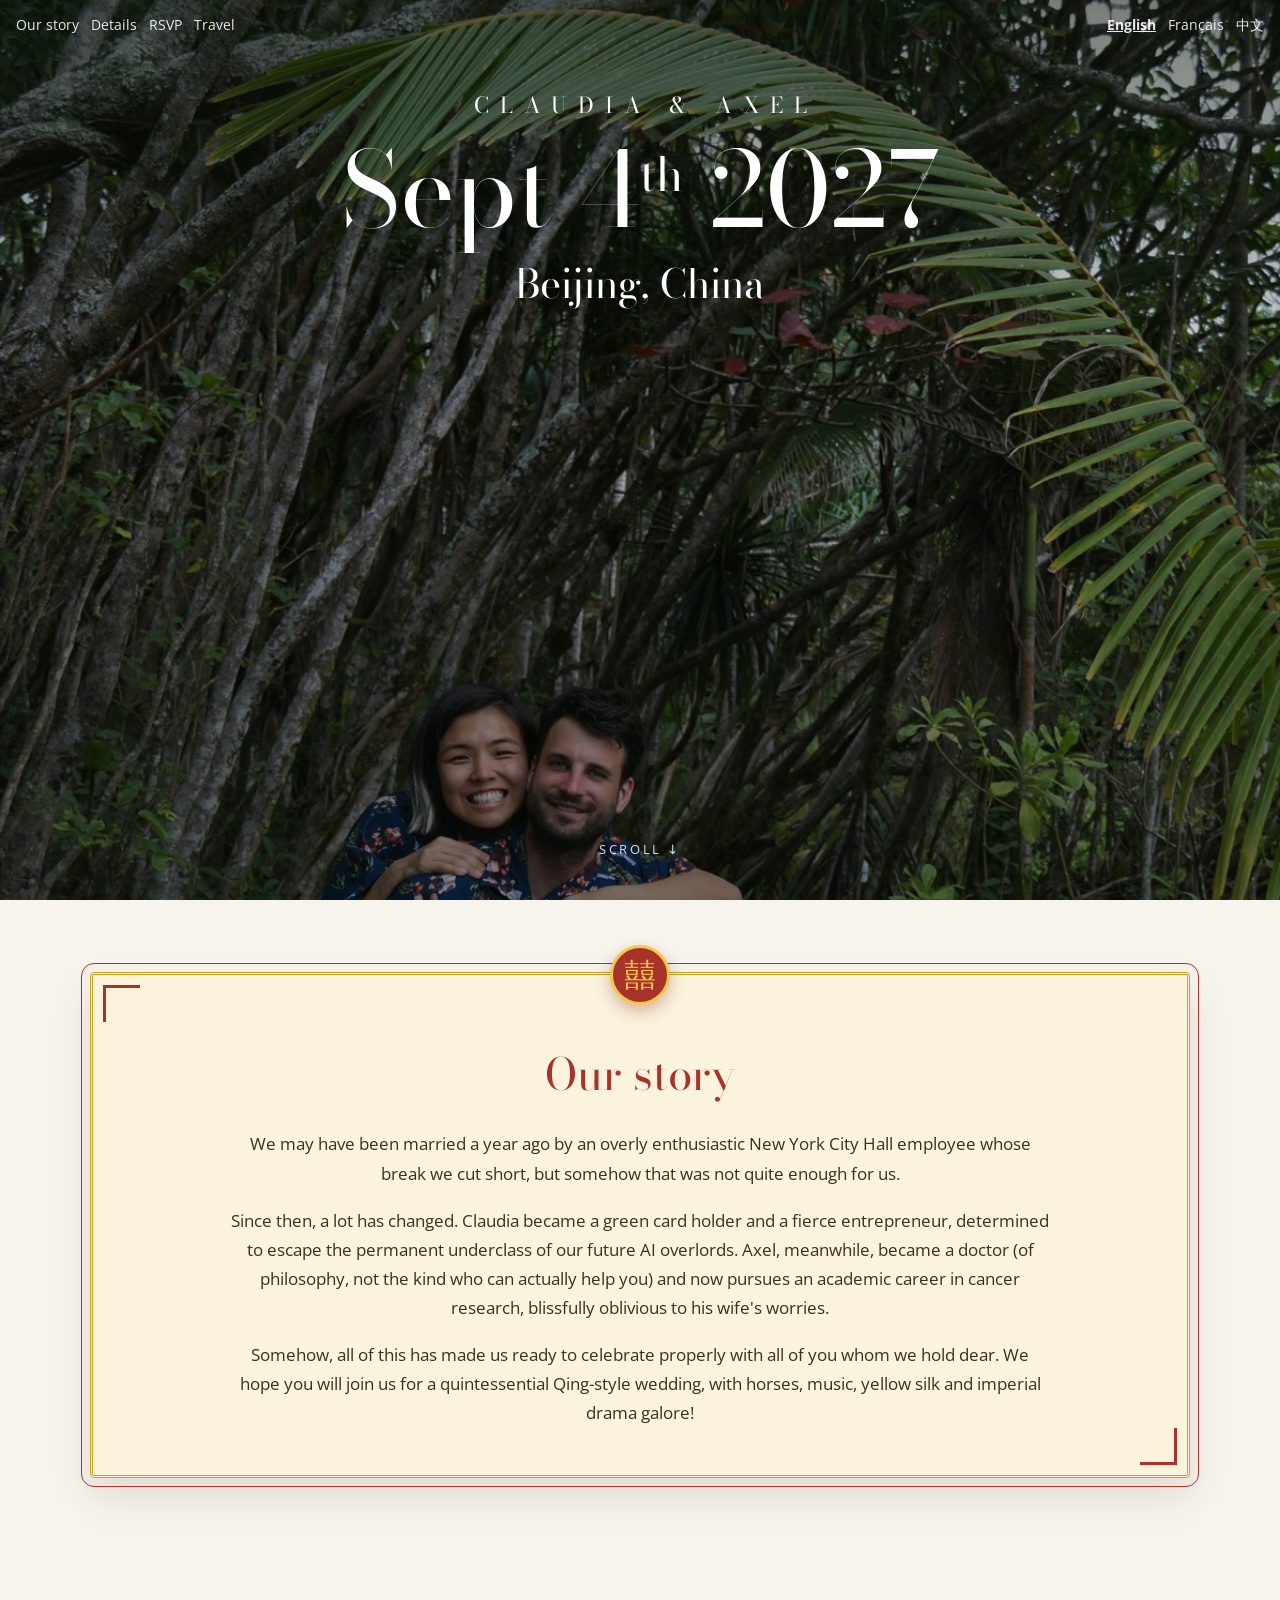
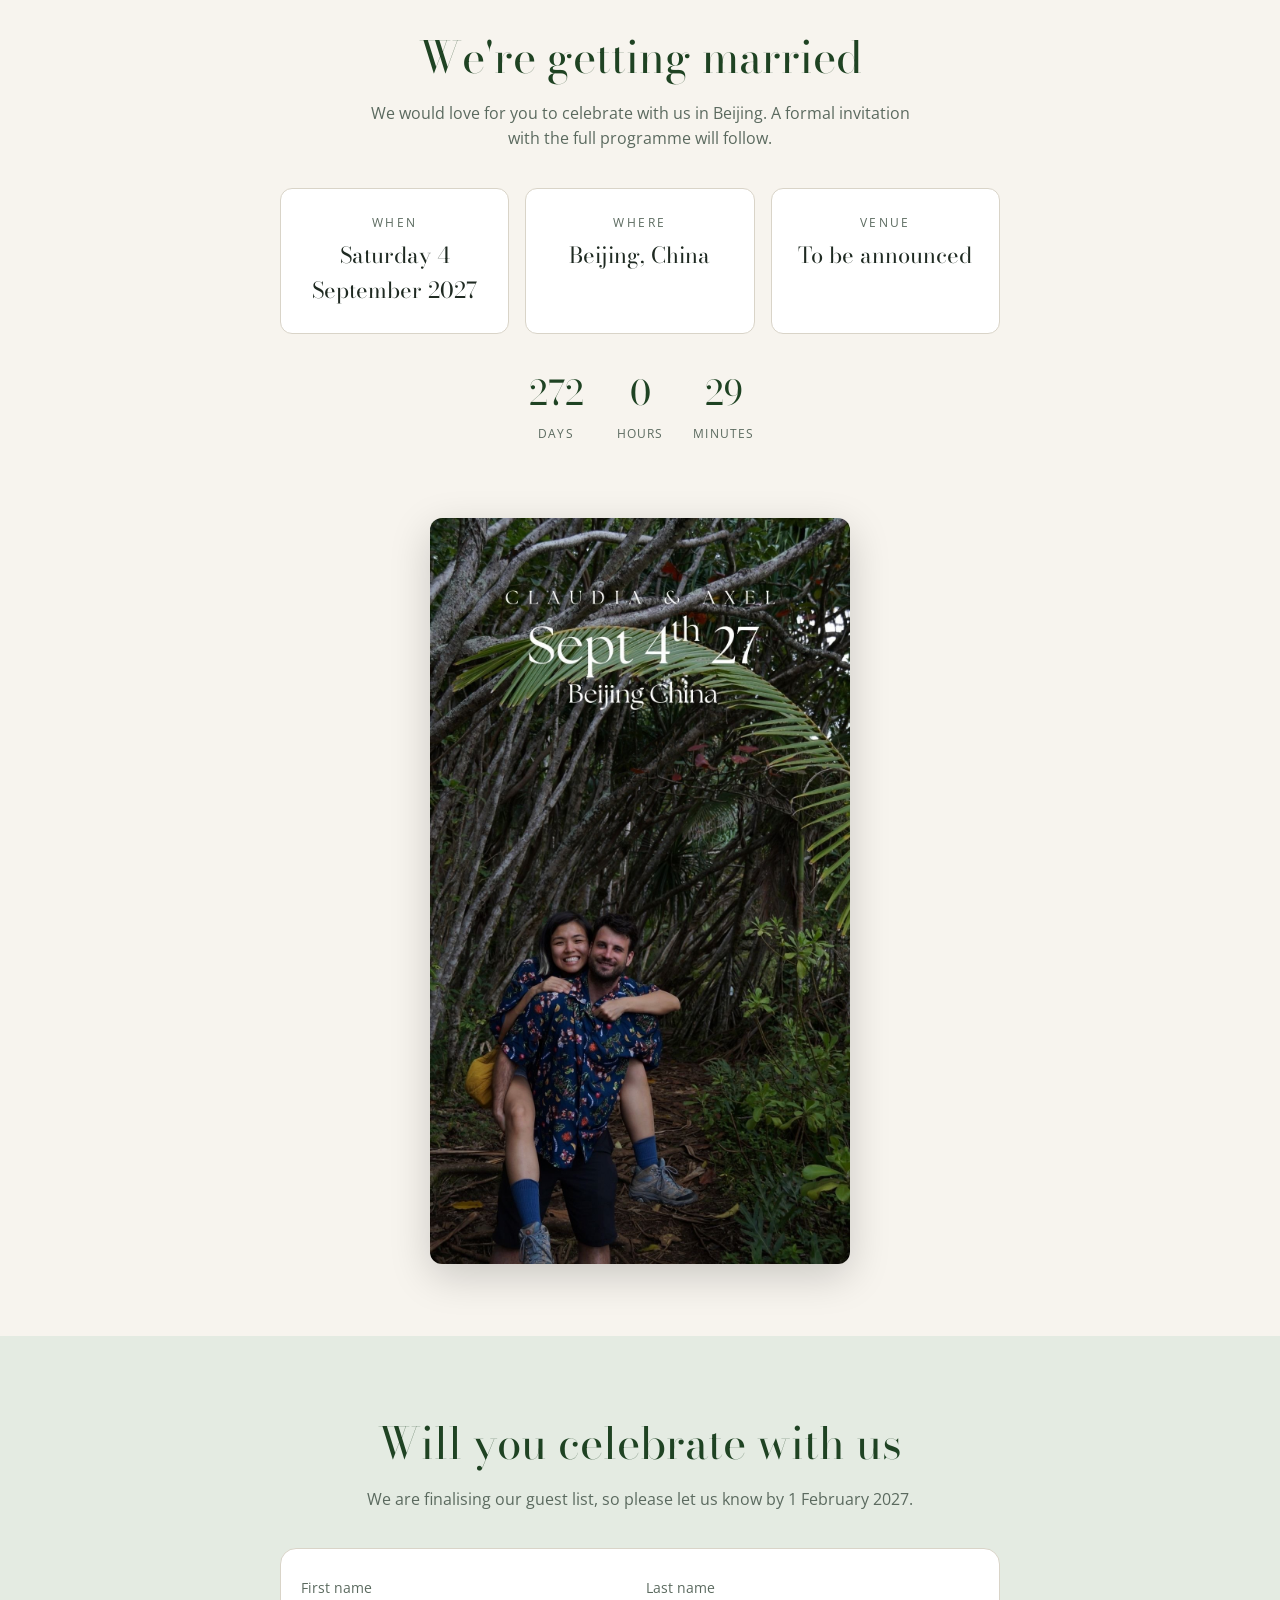
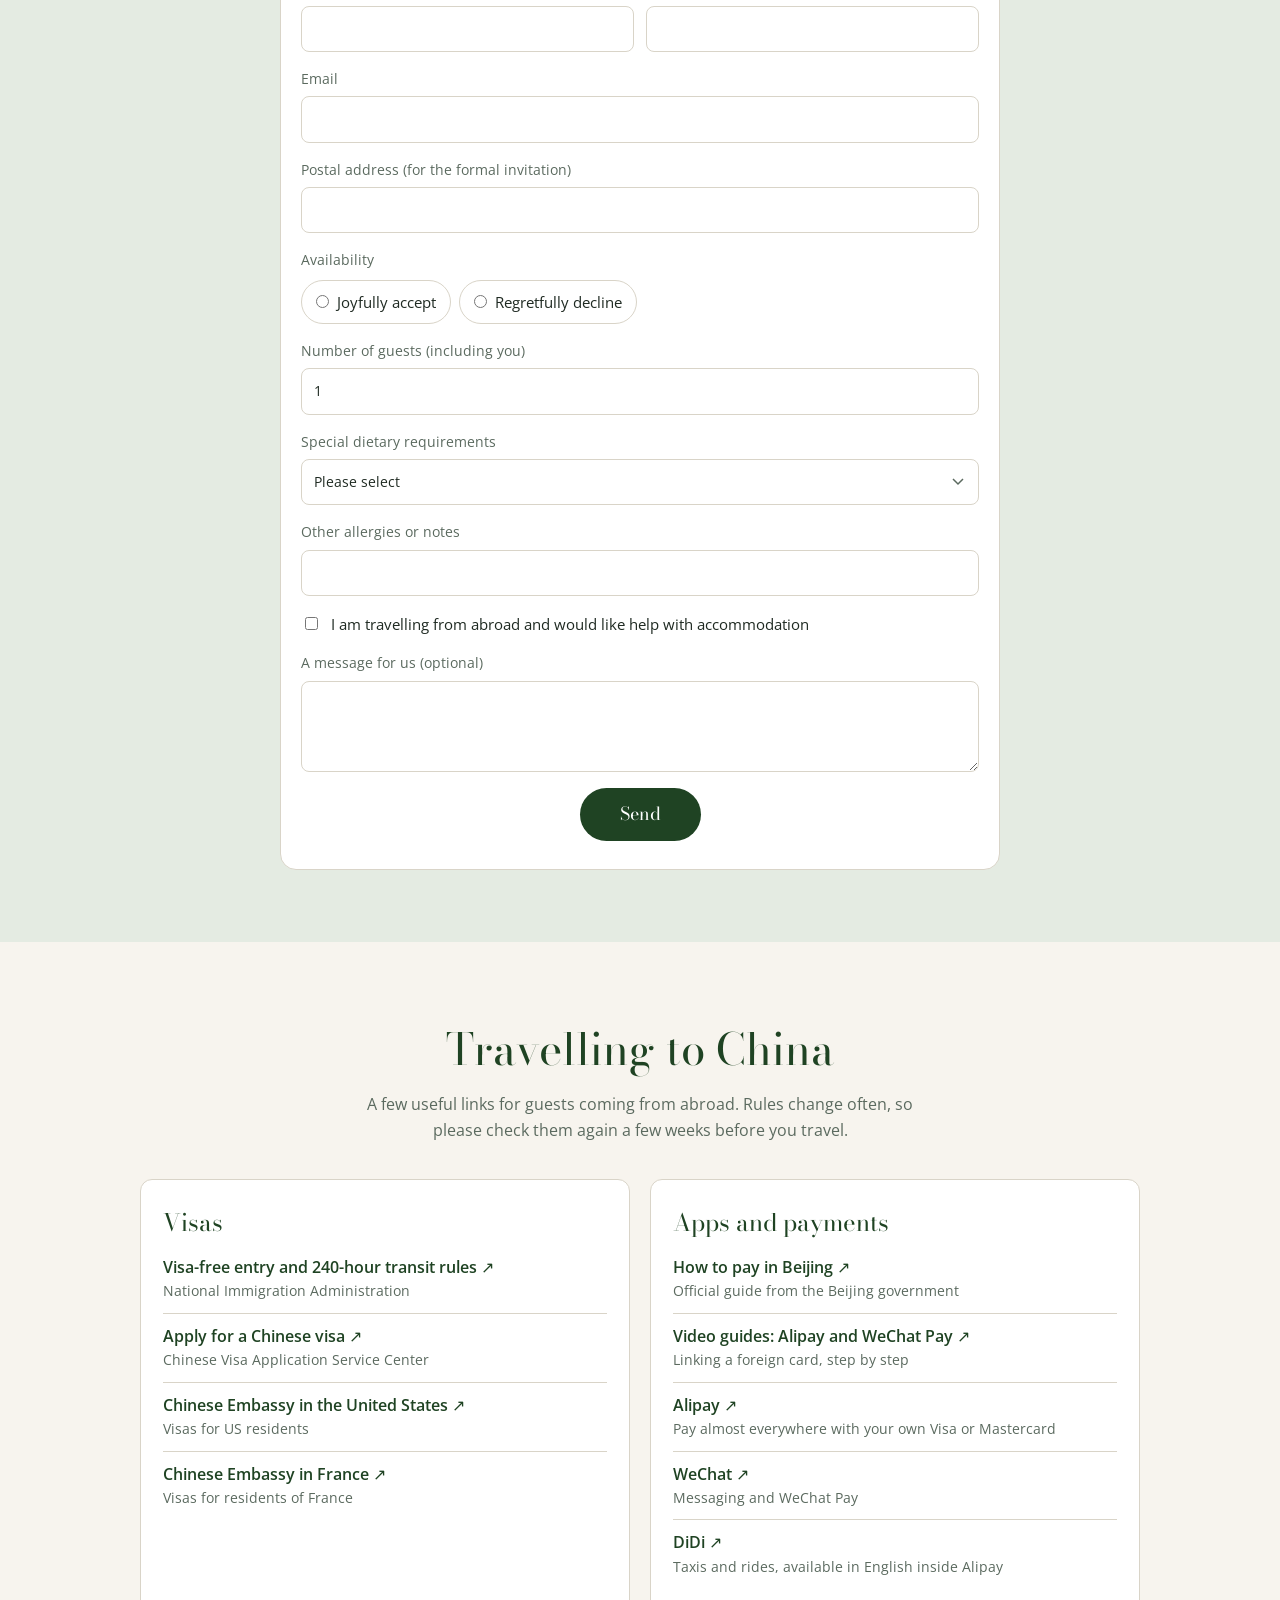
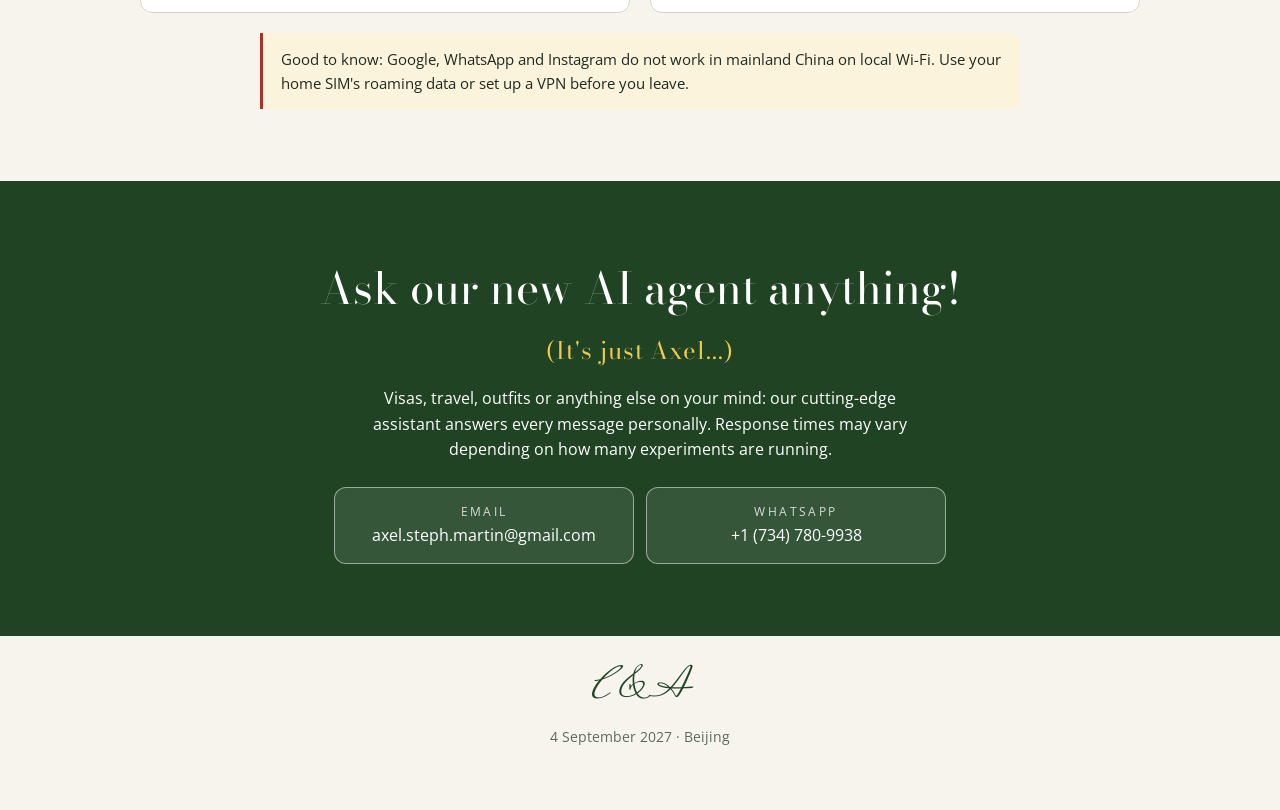
==== en/index.html @ e40630e0 "Add multilingual wedding website prototype Static site for Claudia & Axel's wedding in Beijing (4 Se" ====
<!doctype html>
<html lang="en">
<head>
  <meta charset="utf-8">
  <meta name="viewport" content="width=device-width, initial-scale=1">
  <title>Claudia &amp; Axel · 4 September 2027 · Beijing</title>
  <link rel="preconnect" href="https://fonts.googleapis.com">
  <link rel="preconnect" href="https://fonts.gstatic.com" crossorigin>
  <link href="https://fonts.googleapis.com/css2?family=Bodoni+Moda:opsz@6..96&family=Mrs+Saint+Delafield&family=Open+Sans:wght@400;600&display=swap" rel="stylesheet">
  <link rel="stylesheet" href="../assets/style.css?v=6">
  <link rel="alternate" hreflang="en" href="../en/">
  <link rel="alternate" hreflang="fr" href="../fr/">
  <link rel="alternate" hreflang="zh-Hans" href="../zh/">
</head>
<body>
  <header class="hero">
    <div class="topbar">
      <nav>
        <a href="#story">Our story</a>
        <a href="#details">Details</a>
        <a href="#rsvp">RSVP</a>
        <a href="#travel">Travel</a>
      </nav>
      <nav class="langs" aria-label="Language">
        <a href="../en/" hreflang="en" aria-current="page">English</a>
        <a href="../fr/" hreflang="fr">Français</a>
        <a href="../zh/" hreflang="zh-Hans">中文</a>
      </nav>
    </div>
    <div class="hero-text">
      <p class="names">Claudia &amp; Axel</p>
      <p class="date">Sept 4<sup>th</sup> 2027</p>
      <p class="place">Beijing, China</p>
    </div>
    <a class="scroll-cue" href="#story">Scroll ↓</a>
  </header>

  <section id="story">
    <div class="wrap">
      <div class="story-card">
        <div class="seal" aria-hidden="true">囍</div>
        <h2>Our story</h2>
        <div class="story">
          <p>We may have been married a year ago by an overly enthusiastic New York City Hall employee whose break we cut short, but somehow that was not quite enough for us.</p>
          <p>Since then, a lot has changed. Claudia became a green card holder and a fierce entrepreneur, determined to escape the permanent underclass of our future AI overlords. Axel, meanwhile, became a doctor (of philosophy, not the kind who can actually help you) and now pursues an academic career in cancer research, blissfully oblivious to his wife&#x27;s worries.</p>
          <p>Somehow, all of this has made us ready to celebrate properly with all of you whom we hold dear. We hope you will join us for a quintessential Qing-style wedding, with horses, music, yellow silk and imperial drama galore!</p>
        </div>
      </div>
    </div>
  </section>

  <section id="details">
    <div class="wrap">
      <h2>We&#x27;re getting married</h2>
      <p class="lead">We would love for you to celebrate with us in Beijing. A formal invitation with the full programme will follow.</p>
      <div class="details">
        <div class="detail"><div class="label">When</div><div class="value">Saturday 4 September 2027</div></div>
        <div class="detail"><div class="label">Where</div><div class="value">Beijing, China</div></div>
        <div class="detail"><div class="label">Venue</div><div class="value">To be announced</div></div>
      </div>
      <div class="countdown" data-countdown>
        <div><strong data-days>–</strong><span>days</span></div>
        <div><strong data-hours>–</strong><span>hours</span></div>
        <div><strong data-minutes>–</strong><span>minutes</span></div>
      </div>
    </div>
  </section>

  <div class="photo">
    <img src="../assets/save-the-date.jpg" alt="Claudia &amp; Axel, Beijing, 4 September 2027" loading="lazy">
  </div>

  <section id="rsvp">
    <div class="wrap">
      <h2>Will you celebrate with us</h2>
      <p class="lead">We are finalising our guest list, so please let us know by 1 February 2027.</p>

      <form class="rsvp">
        <div class="row">
          <label class="field">First name<input type="text" name="firstName" autocomplete="given-name" required maxlength="100"></label>
          <label class="field">Last name<input type="text" name="lastName" autocomplete="family-name" required maxlength="100"></label>
        </div>
        <label class="field">Email<input type="email" name="email" autocomplete="email" required maxlength="200"></label>
        <label class="field">Postal address (for the formal invitation)<input type="text" name="address" autocomplete="street-address" maxlength="300"></label>

        <fieldset>
          <legend>Availability</legend>
          <div class="options">
            <label><input type="radio" name="attending" value="yes" required> Joyfully accept</label>
            <label><input type="radio" name="attending" value="no"> Regretfully decline</label>
          </div>
        </fieldset>

        <label class="field">Number of guests (including you)
          <input type="number" name="guests" min="1" max="10" value="1">
        </label>

        <label class="field">Special dietary requirements
          <select name="dietary">
            <option value="" disabled selected>Please select</option>
            <option value="none">None</option>
            <option value="pescatarian">Pescatarian</option>
            <option value="vegetarian">Vegetarian</option>
            <option value="vegan">Vegan</option>
            <option value="gluten">Gluten free</option>
            <option value="dairy">Dairy free</option>
            <option value="nuts">Nut allergy</option>
            <option value="halal">Halal</option>
            <option value="other">Other (please specify below)</option>
          </select>
        </label>
        <label class="field">Other allergies or notes<input type="text" name="dietaryOther" maxlength="300"></label>
        <label class="check"><input type="checkbox" name="lodging" value="yes"> I am travelling from abroad and would like help with accommodation</label>

        <label class="field">A message for us (optional)<textarea name="message" rows="3" maxlength="1000"></textarea></label>

        <button type="submit">Send</button>
      </form>

      <div class="form-msg" data-success hidden>
        <h3>Thank you</h3>
        <p>Your answer has been received. Formal details to follow.</p>
      </div>
      <div class="form-msg error" data-error hidden><p>Oops, something went wrong while sending. Please try again.</p></div>
    </div>
  </section>

  <section id="travel">
    <div class="wrap wide">
      <h2>Travelling to China</h2>
      <p class="lead">A few useful links for guests coming from abroad. Rules change often, so please check them again a few weeks before you travel.</p>
      <div class="guide">
        <div class="guide-group">
          <h3>Visas</h3>
          <ul>
            <li><a href="https://en.nia.gov.cn/" target="_blank" rel="noopener">Visa-free entry and 240-hour transit rules</a><span>National Immigration Administration</span></li>
            <li><a href="https://www.visaforchina.cn/" target="_blank" rel="noopener">Apply for a Chinese visa</a><span>Chinese Visa Application Service Center</span></li>
            <li><a href="https://us.china-embassy.gov.cn/eng/" target="_blank" rel="noopener">Chinese Embassy in the United States</a><span>Visas for US residents</span></li>
            <li><a href="https://fr.china-embassy.gov.cn/fra/" target="_blank" rel="noopener">Chinese Embassy in France</a><span>Visas for residents of France</span></li>
          </ul>
        </div>
        <div class="guide-group">
          <h3>Apps and payments</h3>
          <ul>
            <li><a href="https://english.beijing.gov.cn/specials/paymentservices/howtopaybeijing/" target="_blank" rel="noopener">How to pay in Beijing</a><span>Official guide from the Beijing government</span></li>
            <li><a href="https://english.beijing.gov.cn/specials/paymentservices/guidevideos/" target="_blank" rel="noopener">Video guides: Alipay and WeChat Pay</a><span>Linking a foreign card, step by step</span></li>
            <li><a href="https://global.alipay.com/" target="_blank" rel="noopener">Alipay</a><span>Pay almost everywhere with your own Visa or Mastercard</span></li>
            <li><a href="https://www.wechat.com/" target="_blank" rel="noopener">WeChat</a><span>Messaging and WeChat Pay</span></li>
            <li><a href="https://www.didiglobal.com/" target="_blank" rel="noopener">DiDi</a><span>Taxis and rides, available in English inside Alipay</span></li>
          </ul>
        </div>
      </div>
      <p class="tip">Good to know: Google, WhatsApp and Instagram do not work in mainland China on local Wi-Fi. Use your home SIM&#x27;s roaming data or set up a VPN before you leave.</p>
    </div>
  </section>

  <section id="ask">
    <div class="wrap">
      <div class="ask-card">
        <h2>Ask our new AI agent anything!</h2>
        <p class="ask-sub">(It&#x27;s just Axel...)</p>
        <p>Visas, travel, outfits or anything else on your mind: our cutting-edge assistant answers every message personally. Response times may vary depending on how many experiments are running.</p>
        <div class="contact">
          <a class="contact-btn" href="mailto:axel.steph.martin@gmail.com">
            <span class="contact-label">Email</span>
            <span class="contact-value">axel.steph.martin@gmail.com</span>
          </a>
          <a class="contact-btn" href="https://wa.me/17347809938" target="_blank" rel="noopener">
            <span class="contact-label">WhatsApp</span>
            <span class="contact-value">+1 (734) 780-9938</span>
          </a>
        </div>
      </div>
    </div>
  </section>

  <footer>
    <div class="monogram">C &amp; A</div>
    <p>4 September 2027 · Beijing</p>
  </footer>

  <script src="../assets/site.js?v=6"></script>
</body>
</html>
---- assets/style.css ----
:root {
  --ink: #1f2a22;
  --muted: #5b6a5f;
  --paper: #f7f4ee;
  --card: #ffffff;
  --leaf: #1f4323;
  --leaf-soft: #e4ebe2;
  --line: #d9d4c8;
  --vermilion: #a8332a;
  --gold: #c9a227;
  --imperial-yellow: #f2c94c;
  --white: #ffffff;
  --serif: "Bodoni Moda", "Noto Serif SC", "Songti SC", Georgia, serif;
  --script: "Mrs Saint Delafield", "Bodoni Moda", cursive;
  --sans: "Open Sans", "PingFang SC", "Microsoft YaHei", system-ui, sans-serif;
}

* { box-sizing: border-box; }
html { scroll-behavior: smooth; }
body {
  margin: 0;
  background: var(--paper);
  color: var(--ink);
  font-family: var(--sans);
  font-size: 16px;
  line-height: 1.6;
}
:lang(zh) body, body:lang(zh) { letter-spacing: 0.02em; }
img { max-width: 100%; display: block; }
[hidden] { display: none !important; }
a { color: inherit; }

/* ---------- Hero ---------- */
.hero {
  position: relative;
  min-height: 100svh;
  display: flex;
  flex-direction: column;
  align-items: center;
  justify-content: flex-start;
  text-align: center;
  color: var(--white);
  background: #22301f url("hero.jpg") center 70% / cover no-repeat;
  padding: 16px;
}
.hero::before {
  content: "";
  position: absolute;
  inset: 0;
  background: linear-gradient(180deg, rgba(10, 20, 10, 0.55) 0%, rgba(10, 20, 10, 0.15) 45%, rgba(10, 20, 10, 0.35) 100%);
}
.hero > * { position: relative; }
.hero-text { margin-top: clamp(64px, 12vh, 140px); }
.names {
  font-family: var(--serif);
  font-weight: 400;
  letter-spacing: 0.5em;
  text-transform: uppercase;
  font-size: clamp(14px, 2.4vw, 22px);
  margin: 0 0 12px;
  padding-left: 0.5em;
}
.date {
  font-family: var(--serif);
  font-size: clamp(38px, 9vw, 104px);
  line-height: 1.05;
  overflow-wrap: anywhere;
  margin: 0;
  font-weight: 400;
}
.date sup { font-size: 0.45em; }
.place {
  font-family: var(--serif);
  font-size: clamp(22px, 4vw, 40px);
  margin: 8px 0 0;
}
.script {
  font-family: var(--script);
  font-size: clamp(56px, 11vw, 120px);
  line-height: 0.9;
  margin: 24px 0 0;
  font-weight: 400;
}
:lang(zh) .script { font-family: var(--serif); font-size: clamp(32px, 6vw, 56px); letter-spacing: 0.3em; padding-left: 0.3em; }

/* ---------- Language chooser (landing) ---------- */
.lang-choice {
  display: flex;
  flex-wrap: wrap;
  justify-content: center;
  gap: 12px;
  margin-top: 40px;
}
.lang-choice a {
  min-width: 140px;
  padding: 12px 22px;
  border: 1px solid rgba(255, 255, 255, 0.85);
  border-radius: 999px;
  text-decoration: none;
  font-family: var(--serif);
  font-size: 18px;
  background: rgba(255, 255, 255, 0.12);
  backdrop-filter: blur(4px);
  transition: background 0.2s, color 0.2s;
}
.lang-choice a:hover, .lang-choice a:focus-visible { background: var(--white); color: var(--leaf); outline: none; }
.lang-prompt { font-size: 14px; letter-spacing: 0.15em; margin: 0; opacity: 0.9; }

/* ---------- Top bar on language pages ---------- */
.topbar {
  position: absolute;
  top: 0; left: 0; right: 0;
  display: flex;
  justify-content: space-between;
  align-items: center;
  flex-wrap: wrap;
  gap: 8px 16px;
  padding: 14px 16px;
  font-size: 14px;
  z-index: 2;
}
.topbar nav { display: flex; gap: 12px; flex-wrap: wrap; }
.topbar .langs { margin-left: auto; }
.topbar a { text-decoration: none; opacity: 0.9; }
.topbar a:hover { opacity: 1; text-decoration: underline; }
.topbar .langs a[aria-current="page"] { font-weight: 700; text-decoration: underline; }
.scroll-cue {
  margin-top: auto;
  margin-bottom: 24px;
  font-size: 13px;
  letter-spacing: 0.2em;
  text-transform: uppercase;
  text-decoration: none;
  opacity: 0.85;
}

/* ---------- Sections ---------- */
section { padding: 72px 16px; }
.wrap { max-width: 720px; margin: 0 auto; }
h2 {
  font-family: var(--serif);
  font-weight: 400;
  font-size: clamp(30px, 5vw, 44px);
  text-align: center;
  margin: 0 0 8px;
  color: var(--leaf);
}
.lead { text-align: center; color: var(--muted); margin: 0 auto 36px; max-width: 560px; }

.details {
  display: grid;
  grid-template-columns: repeat(auto-fit, minmax(180px, 1fr));
  gap: 16px;
}
.detail {
  background: var(--card);
  border: 1px solid var(--line);
  border-radius: 12px;
  padding: 24px 18px;
  text-align: center;
}
.detail .label { font-size: 12px; letter-spacing: 0.2em; text-transform: uppercase; color: var(--muted); }
.detail .value { font-family: var(--serif); font-size: 22px; margin-top: 6px; }

.countdown { display: flex; justify-content: center; gap: 12px; margin-top: 32px; flex-wrap: wrap; }
.countdown div { text-align: center; min-width: 72px; }
.countdown strong { display: block; font-family: var(--serif); font-size: 34px; font-weight: 400; color: var(--leaf); }
.countdown span { font-size: 12px; color: var(--muted); letter-spacing: 0.1em; text-transform: uppercase; }

.photo { padding: 0 16px 72px; }
.photo img { width: 100%; max-width: 420px; margin: 0 auto; border-radius: 12px; box-shadow: 0 12px 40px rgba(0, 0, 0, 0.18); }

/* ---------- RSVP form ---------- */
#rsvp { background: var(--leaf-soft); }
form.rsvp {
  background: var(--card);
  border-radius: 16px;
  padding: 28px 20px;
  border: 1px solid var(--line);
  display: grid;
  gap: 16px;
}
.row { display: grid; grid-template-columns: 1fr 1fr; gap: 12px; }
@media (max-width: 520px) { .row { grid-template-columns: 1fr; } }
label.field { display: grid; gap: 6px; font-size: 14px; color: var(--muted); }
input[type="text"], input[type="email"], input[type="number"], textarea, select {
  width: 100%;
  font: inherit;
  color: var(--ink);
  padding: 11px 12px;
  border: 1px solid var(--line);
  border-radius: 8px;
  background: #fff;
}
input:focus, textarea:focus, select:focus { outline: 2px solid var(--leaf); outline-offset: 1px; border-color: transparent; }
fieldset { border: 0; padding: 0; margin: 0; }
legend { font-size: 14px; color: var(--muted); margin-bottom: 8px; padding: 0; }
.options { display: flex; flex-wrap: wrap; gap: 8px; }
.options label {
  display: inline-flex;
  align-items: center;
  gap: 8px;
  padding: 9px 14px;
  border: 1px solid var(--line);
  border-radius: 999px;
  cursor: pointer;
  font-size: 15px;
}
.options input { accent-color: var(--leaf); margin: 0; }
.options label:has(input:checked) { border-color: var(--leaf); background: var(--leaf-soft); }
button[type="submit"] {
  justify-self: center;
  font: inherit;
  font-family: var(--serif);
  font-size: 18px;
  padding: 12px 40px;
  border: 0;
  border-radius: 999px;
  background: var(--leaf);
  color: #fff;
  cursor: pointer;
}
button[type="submit"]:hover { filter: brightness(1.15); }
button[disabled] { opacity: 0.6; cursor: wait; }
.form-msg { text-align: center; padding: 28px 20px; border-radius: 16px; background: var(--card); border: 1px solid var(--line); }
.form-msg h3 { font-family: var(--serif); font-weight: 400; font-size: 26px; color: var(--leaf); margin: 0 0 6px; }
.form-msg.error { border-color: #b4483c; color: #b4483c; }

footer { text-align: center; padding: 32px 16px 48px; color: var(--muted); font-size: 14px; }
footer .monogram { font-family: var(--script); font-size: 44px; color: var(--leaf); line-height: 1; }

/* Landscape screens: crop the photo so the title sits over the trees, not the faces. */
@media (min-aspect-ratio: 1/1) {
  .hero { background-position: center 30%; }
  .hero-text { margin-top: clamp(56px, 8vh, 96px); }
  .script { font-size: clamp(48px, 7vw, 96px); margin-top: 12px; }
}

/* ---------- Our story ---------- */
#story { background: var(--paper); }
/* The card grows with the screen: full width on phones, up to ~1100px on large screens */
#story .wrap { max-width: min(1100px, 100%); }
.story-card {
  position: relative;
  width: 100%;
  margin: 0 auto;
  padding: 64px clamp(20px, 6vw, 80px) 48px;
  background: #fbf3dc;
  border: 3px double var(--gold);
  outline: 1px solid var(--vermilion);
  outline-offset: 8px;
  border-radius: 4px;
  box-shadow: 0 18px 40px rgba(60, 30, 10, 0.12);
}
/* Vermilion corner brackets, a nod to palace window lattices */
.story-card::before, .story-card::after {
  content: "";
  position: absolute;
  width: 34px;
  height: 34px;
  border: 3px solid var(--vermilion);
}
.story-card::before { top: 10px; left: 10px; border-right: 0; border-bottom: 0; }
.story-card::after { bottom: 10px; right: 10px; border-left: 0; border-top: 0; }
.seal {
  position: absolute;
  top: -30px;
  left: 50%;
  transform: translateX(-50%);
  width: 60px;
  height: 60px;
  display: grid;
  place-items: center;
  border-radius: 50%;
  background: var(--vermilion);
  color: var(--imperial-yellow);
  font-family: var(--serif);
  font-size: 32px;
  border: 3px solid var(--imperial-yellow);
  box-shadow: 0 6px 16px rgba(120, 30, 20, 0.3);
}
.story-card h2 { color: var(--vermilion); margin-bottom: 20px; }
.story p { max-width: 820px; margin: 0 auto 18px; text-align: center; color: #3b2f22; font-size: clamp(16px, 1.3vw, 18px); line-height: 1.75; }
.story p:last-child { margin-bottom: 0; }


label.check { display: flex; gap: 10px; align-items: flex-start; font-size: 15px; cursor: pointer; }
label.check input { accent-color: var(--leaf); margin-top: 5px; }
select { appearance: none; background: #fff url("data:image/svg+xml,%3Csvg xmlns='http://www.w3.org/2000/svg' width='12' height='8'%3E%3Cpath d='M1 1l5 5 5-5' fill='none' stroke='%235b6a5f' stroke-width='1.5'/%3E%3C/svg%3E") no-repeat right 14px center; padding-right: 36px; }

/* ---------- Travel guide ---------- */
.wrap.wide { max-width: min(1000px, 100%); }
.guide {
  display: grid;
  grid-template-columns: repeat(auto-fit, minmax(280px, 1fr));
  gap: 20px;
}
.guide-group {
  background: var(--card);
  border: 1px solid var(--line);
  border-radius: 12px;
  padding: 24px 22px;
}
.guide-group h3 {
  font-family: var(--serif);
  font-weight: 400;
  font-size: 24px;
  color: var(--leaf);
  margin: 0 0 12px;
}
.guide-group ul { list-style: none; margin: 0; padding: 0; }
.guide-group li { padding: 10px 0; border-top: 1px solid var(--line); }
.guide-group li:first-child { border-top: 0; padding-top: 0; }
.guide-group a { display: block; font-weight: 600; color: var(--leaf); text-decoration: none; }
.guide-group a::after { content: " ↗"; font-weight: 400; }
.guide-group a:hover { text-decoration: underline; }
.guide-group li span { display: block; font-size: 14px; color: var(--muted); }
.tip {
  margin: 20px auto 0;
  max-width: 760px;
  padding: 14px 18px;
  border-left: 3px solid var(--vermilion);
  background: #fbf3dc;
  border-radius: 0 8px 8px 0;
  font-size: 15px;
}

/* ---------- Ask the "AI agent" ---------- */
#ask { background: var(--leaf); }
.ask-card { text-align: center; color: #fff; }
.ask-card h2 { color: #fff; }
.ask-sub { font-family: var(--serif); font-size: 24px; color: var(--imperial-yellow); margin: 0 0 16px; letter-spacing: 0.04em; }
.ask-card p { max-width: 560px; margin-left: auto; margin-right: auto; }
.contact { display: flex; flex-wrap: wrap; justify-content: center; gap: 12px; margin-top: 24px; }
.contact-btn {
  display: grid;
  gap: 2px;
  flex: 0 1 300px;
  padding: 14px 22px;
  border-radius: 12px;
  background: rgba(255, 255, 255, 0.1);
  border: 1px solid rgba(255, 255, 255, 0.5);
  text-decoration: none;
  transition: background 0.2s;
}
.contact-btn:hover { background: rgba(255, 255, 255, 0.2); }
.contact-label { font-size: 12px; letter-spacing: 0.2em; text-transform: uppercase; opacity: 0.8; }
.contact-value { font-size: 16px; overflow-wrap: anywhere; }
button.contact-btn { font: inherit; color: inherit; cursor: pointer; text-align: center; }
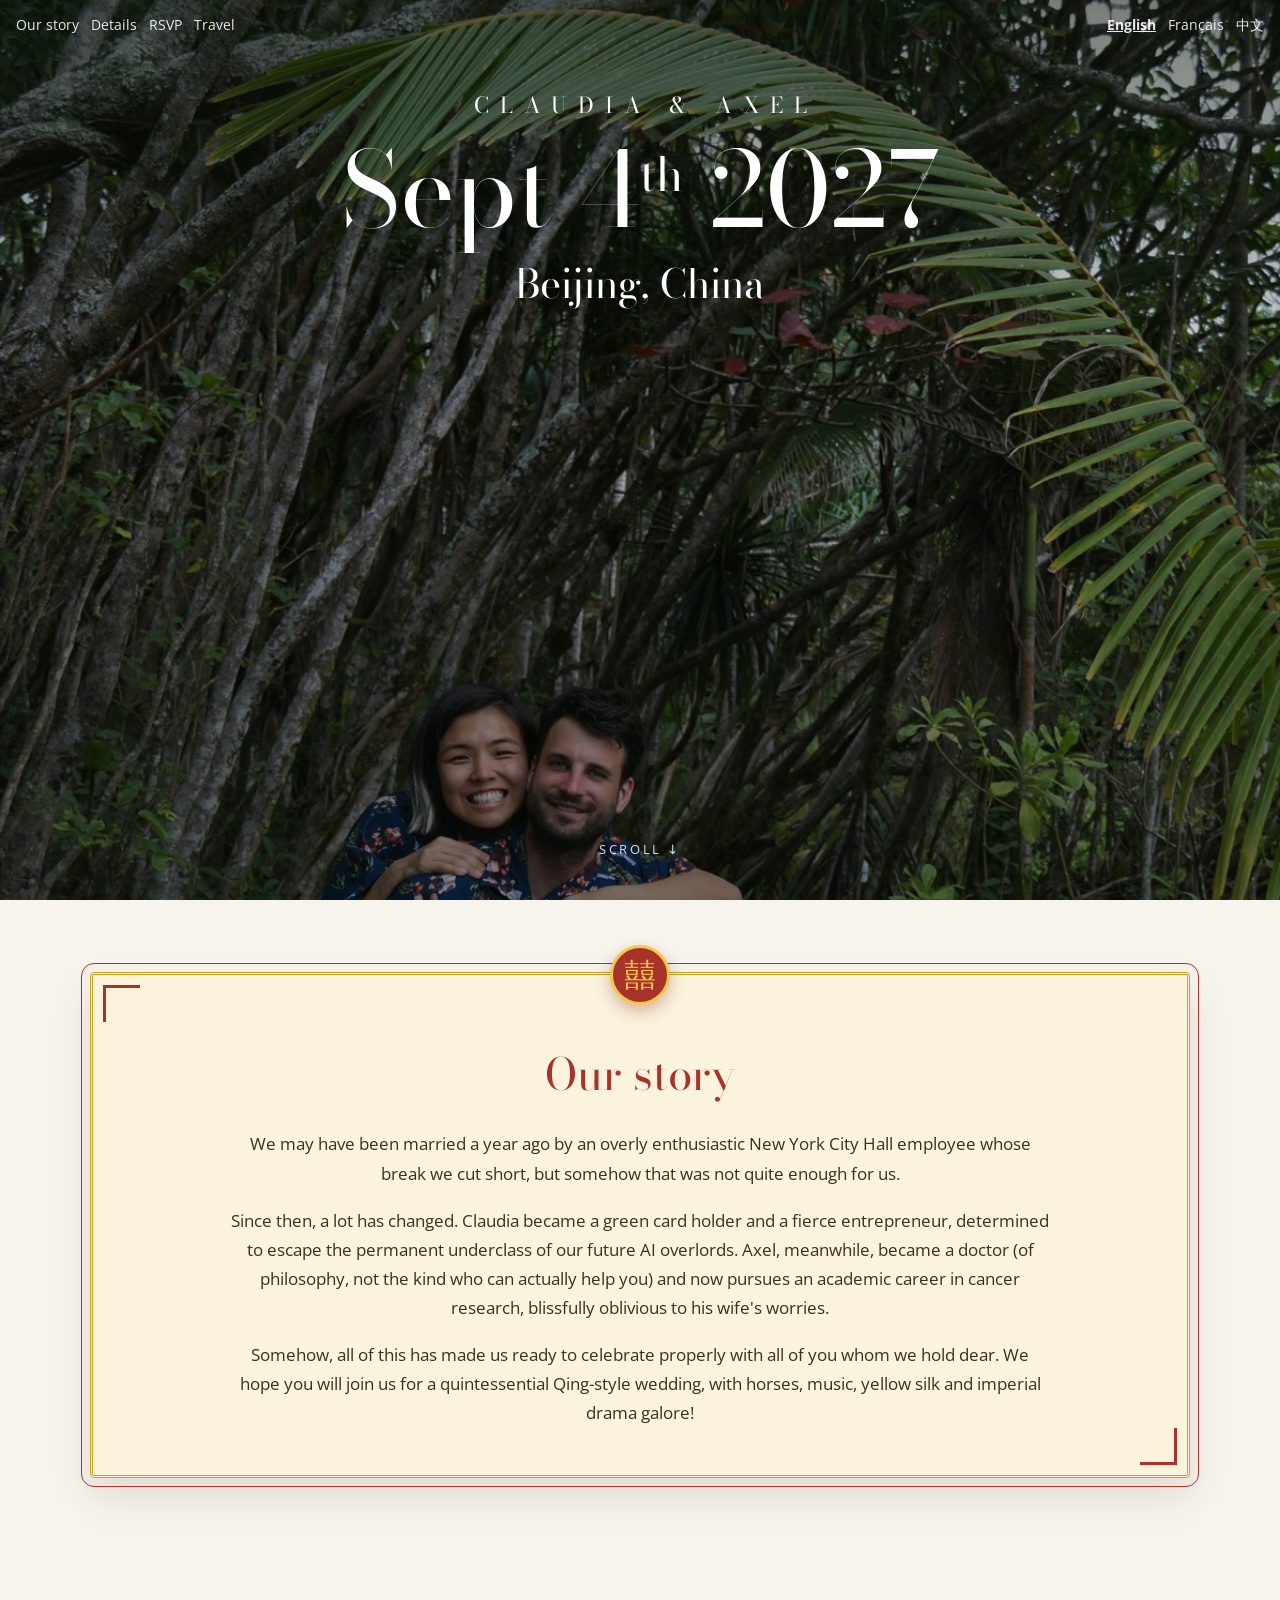
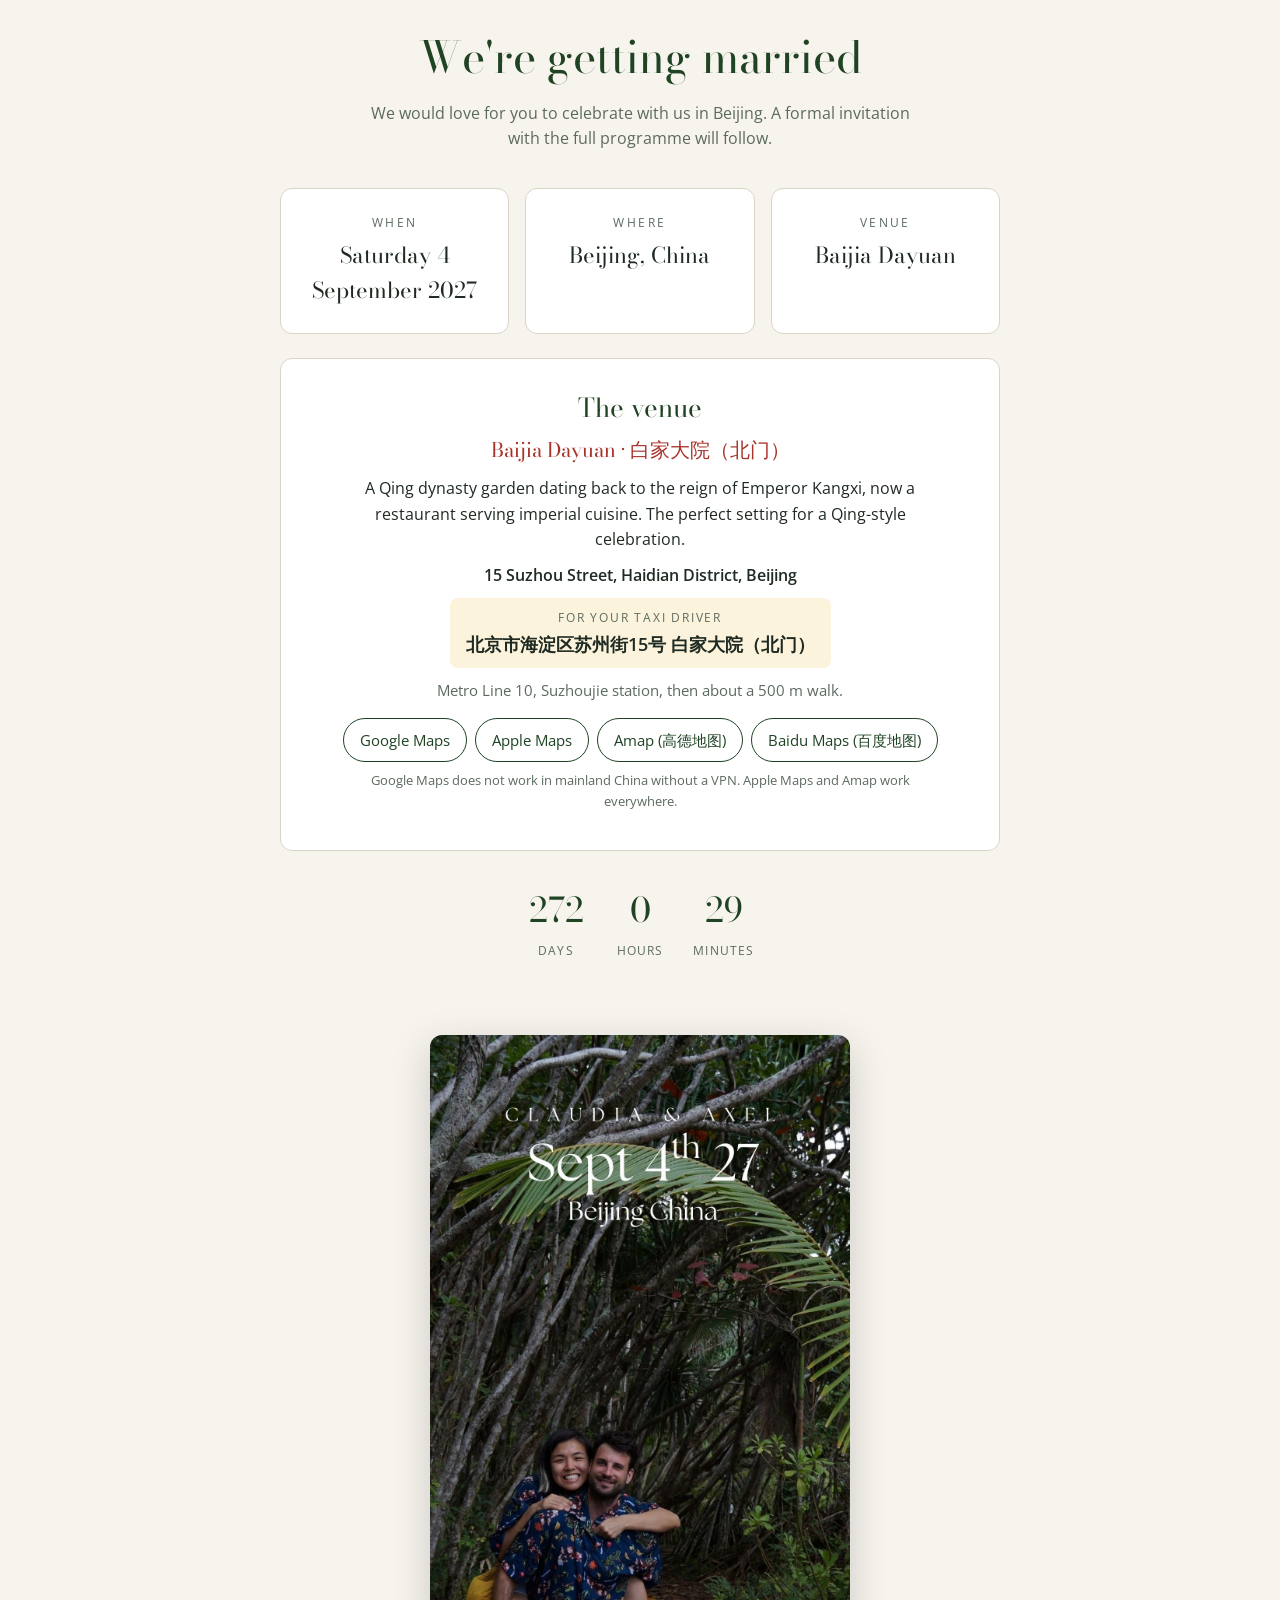
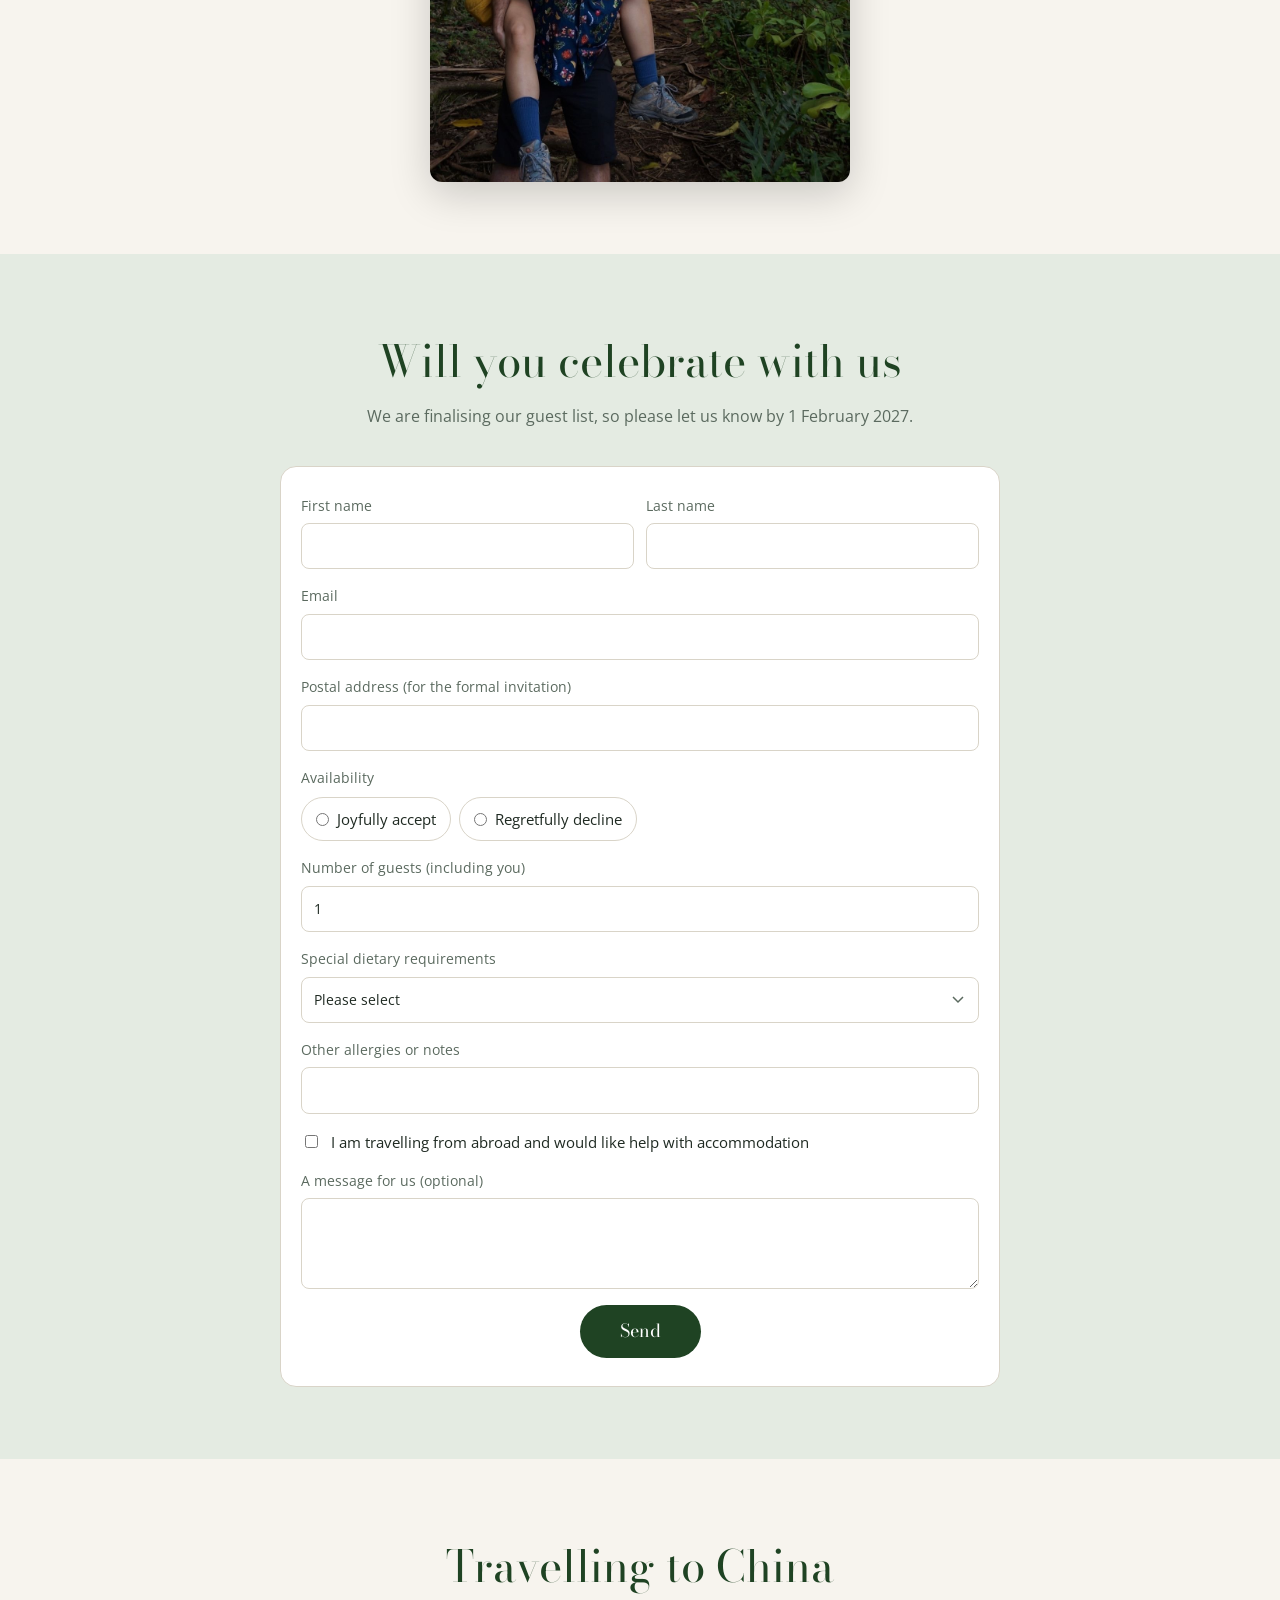
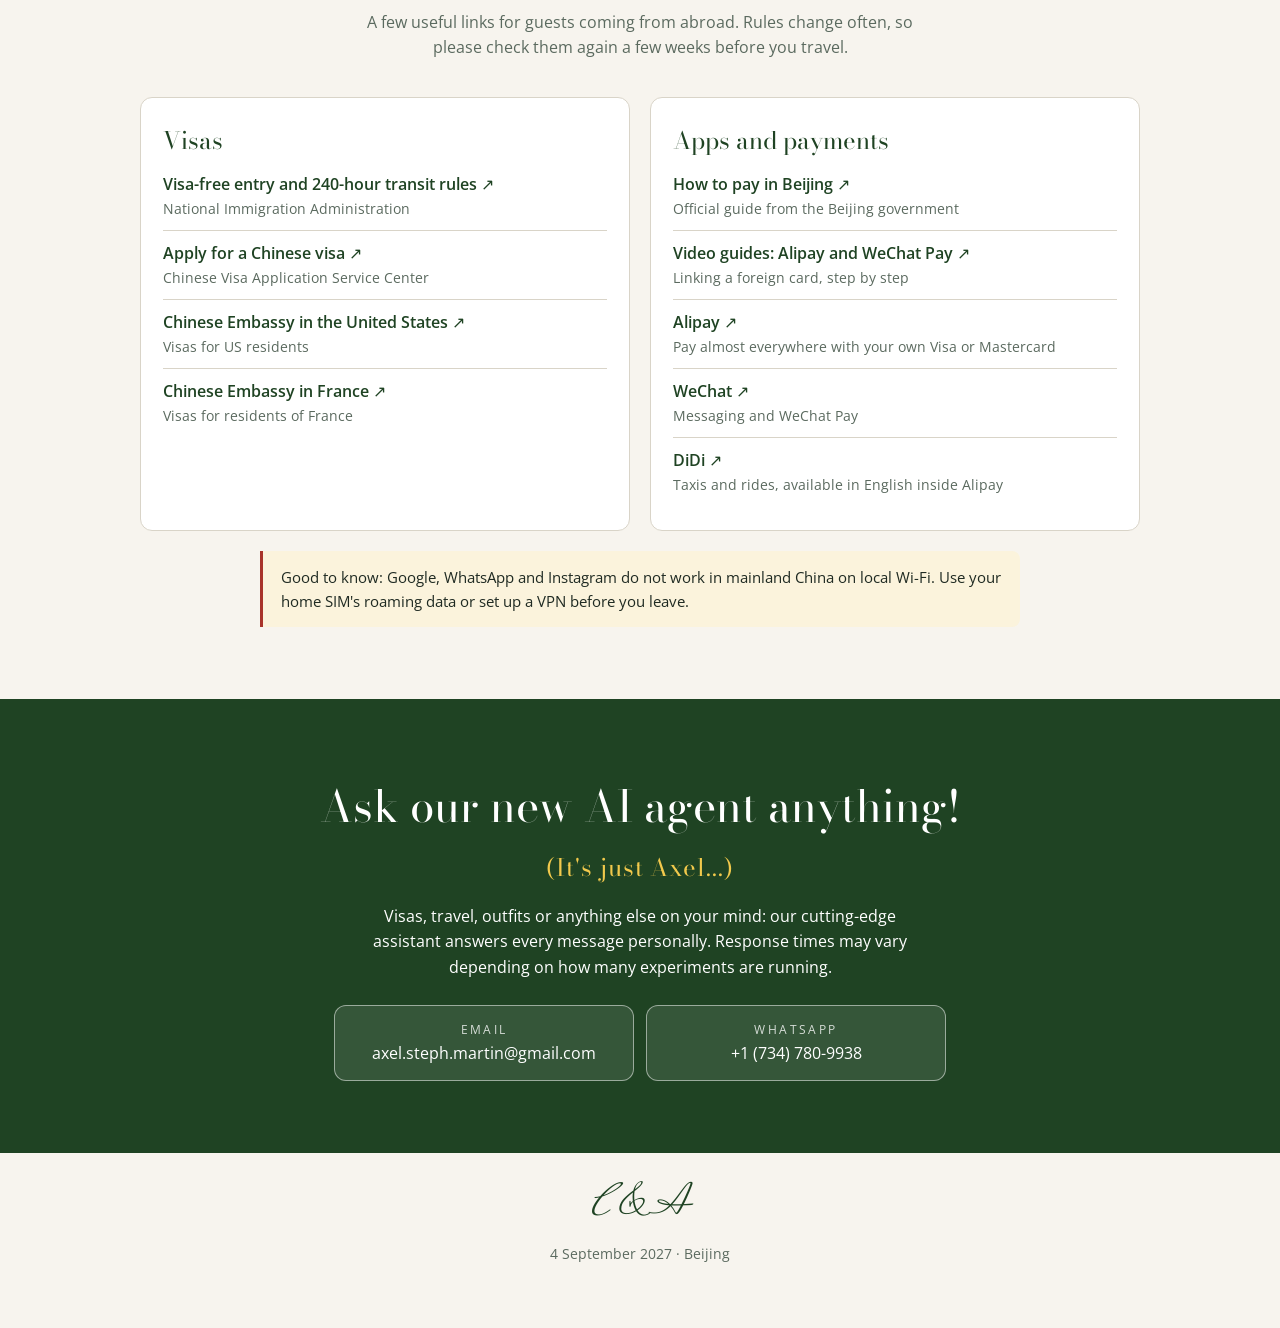
==== commit d0e83aa0: "Add venue details and map links - Venue block in the details section: Baijia Dayuan (白家大院, North Gat" ====
--- a/en/index.html
+++ b/en/index.html
@@ -7,7 +7,7 @@
   <link rel="preconnect" href="https://fonts.googleapis.com">
   <link rel="preconnect" href="https://fonts.gstatic.com" crossorigin>
   <link href="https://fonts.googleapis.com/css2?family=Bodoni+Moda:opsz@6..96&family=Mrs+Saint+Delafield&family=Open+Sans:wght@400;600&display=swap" rel="stylesheet">
-  <link rel="stylesheet" href="../assets/style.css?v=6">
+  <link rel="stylesheet" href="../assets/style.css?v=7">
   <link rel="alternate" hreflang="en" href="../en/">
   <link rel="alternate" hreflang="fr" href="../fr/">
   <link rel="alternate" hreflang="zh-Hans" href="../zh/">
@@ -56,7 +56,22 @@
       <div class="details">
         <div class="detail"><div class="label">When</div><div class="value">Saturday 4 September 2027</div></div>
         <div class="detail"><div class="label">Where</div><div class="value">Beijing, China</div></div>
-        <div class="detail"><div class="label">Venue</div><div class="value">To be announced</div></div>
+        <div class="detail"><div class="label">Venue</div><div class="value">Baijia Dayuan</div></div>
+      </div>
+      <div class="venue">
+        <h3>The venue</h3>
+        <p class="venue-name">Baijia Dayuan · <span lang="zh-Hans">白家大院（北门）</span></p>
+        <p>A Qing dynasty garden dating back to the reign of Emperor Kangxi, now a restaurant serving imperial cuisine. The perfect setting for a Qing-style celebration.</p>
+        <p class="venue-address">15 Suzhou Street, Haidian District, Beijing</p>
+        <p class="venue-taxi"><span>For your taxi driver</span><strong lang="zh-Hans">北京市海淀区苏州街15号 白家大院（北门）</strong></p>
+        <p class="venue-metro">Metro Line 10, Suzhoujie station, then about a 500 m walk.</p>
+        <div class="map-links">
+          <a href="https://www.google.com/maps/place/Baijia+Restaurant+%EF%BC%88North+Gate%EF%BC%89/@39.980939,116.304395,17z/data=!3m1!4b1!4m6!3m5!1s0x35f0514887b8b481:0x45f1b1ca78a98e57!8m2!3d39.980939!4d116.304395!16s%2Fg%2F11cm1jnj1l" target="_blank" rel="noopener">Google Maps</a>
+          <a href="https://maps.apple.com/?q=%E7%99%BD%E5%AE%B6%E5%A4%A7%E9%99%A2%EF%BC%88%E5%8C%97%E9%97%A8%EF%BC%89&amp;ll=39.980939,116.304395" target="_blank" rel="noopener">Apple Maps</a>
+          <a href="https://uri.amap.com/marker?position=116.304395,39.980939&amp;name=%E7%99%BD%E5%AE%B6%E5%A4%A7%E9%99%A2%EF%BC%88%E5%8C%97%E9%97%A8%EF%BC%89&amp;coordinate=gaode&amp;callnative=1" target="_blank" rel="noopener">Amap (高德地图)</a>
+          <a href="https://api.map.baidu.com/marker?location=39.980939,116.304395&amp;coord_type=gcj02&amp;title=%E7%99%BD%E5%AE%B6%E5%A4%A7%E9%99%A2%EF%BC%88%E5%8C%97%E9%97%A8%EF%BC%89&amp;content=%E5%8C%97%E4%BA%AC%E5%B8%82%E6%B5%B7%E6%B7%80%E5%8C%BA%E8%8B%8F%E5%B7%9E%E8%A1%9715%E5%8F%B7&amp;output=html&amp;src=webapp.booswedding.site" target="_blank" rel="noopener">Baidu Maps (百度地图)</a>
+        </div>
+        <p class="maps-note">Google Maps does not work in mainland China without a VPN. Apple Maps and Amap work everywhere.</p>
       </div>
       <div class="countdown" data-countdown>
         <div><strong data-days>–</strong><span>days</span></div>
@@ -179,6 +194,6 @@
     <p>4 September 2027 · Beijing</p>
   </footer>
 
-  <script src="../assets/site.js?v=6"></script>
+  <script src="../assets/site.js?v=7"></script>
 </body>
 </html>
--- a/assets/style.css
+++ b/assets/style.css
@@ -347,3 +347,32 @@
 .contact-label { font-size: 12px; letter-spacing: 0.2em; text-transform: uppercase; opacity: 0.8; }
 .contact-value { font-size: 16px; overflow-wrap: anywhere; }
 button.contact-btn { font: inherit; color: inherit; cursor: pointer; text-align: center; }
+
+/* ---------- Venue ---------- */
+.venue {
+  margin-top: 24px;
+  background: var(--card);
+  border: 1px solid var(--line);
+  border-radius: 12px;
+  padding: 28px 22px;
+  text-align: center;
+}
+.venue h3 { font-family: var(--serif); font-weight: 400; font-size: 26px; color: var(--leaf); margin: 0 0 6px; }
+.venue p { margin: 0 auto 10px; max-width: 560px; }
+.venue-name { font-family: var(--serif); font-size: 20px; color: var(--vermilion); }
+.venue-address { font-weight: 600; }
+.venue-taxi { display: inline-grid; gap: 2px; padding: 10px 16px; background: #fbf3dc; border-radius: 8px; }
+.venue-taxi span { font-size: 12px; letter-spacing: 0.15em; text-transform: uppercase; color: var(--muted); }
+.venue-taxi strong { font-size: 18px; font-weight: 600; }
+.venue-metro { font-size: 15px; color: var(--muted); }
+.map-links { display: flex; flex-wrap: wrap; justify-content: center; gap: 8px; margin: 16px 0 8px; }
+.map-links a {
+  padding: 9px 16px;
+  border: 1px solid var(--leaf);
+  border-radius: 999px;
+  color: var(--leaf);
+  text-decoration: none;
+  font-size: 15px;
+}
+.map-links a:hover { background: var(--leaf); color: #fff; }
+.maps-note { font-size: 13px; color: var(--muted); }
